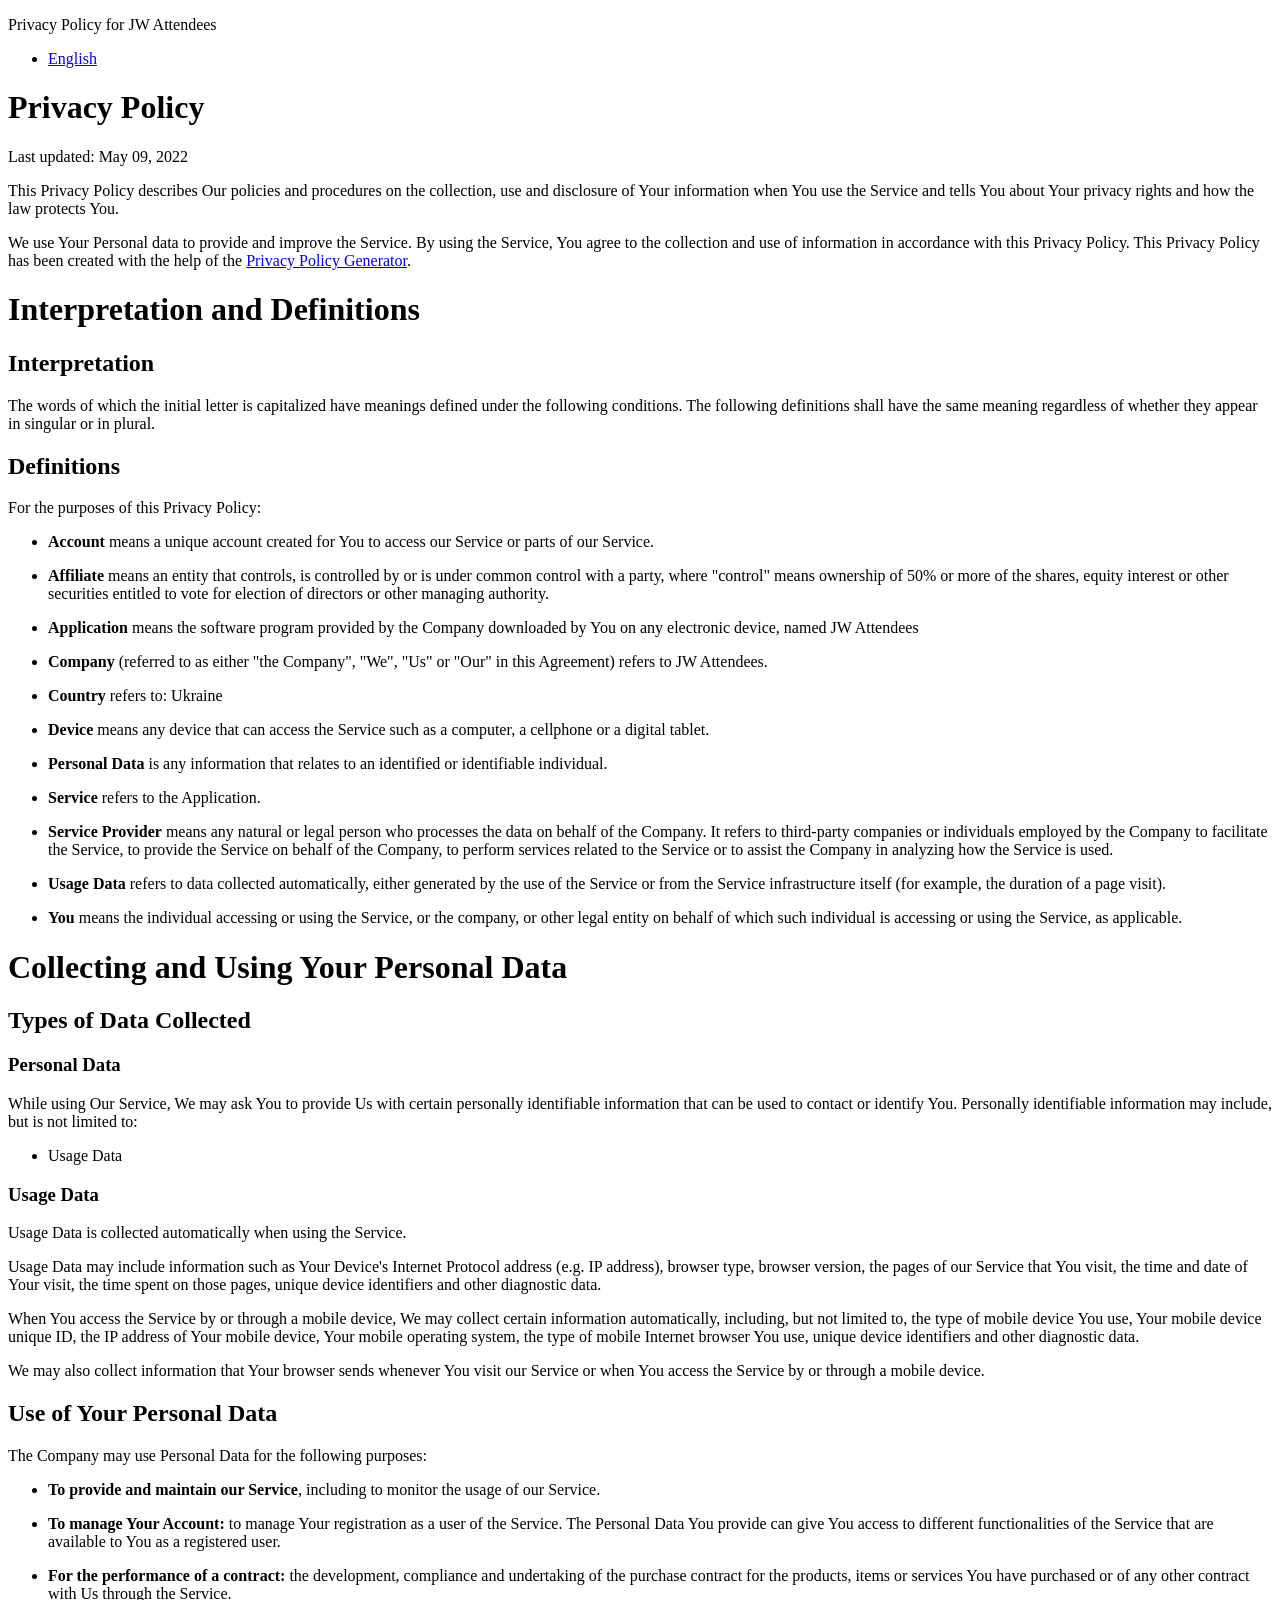
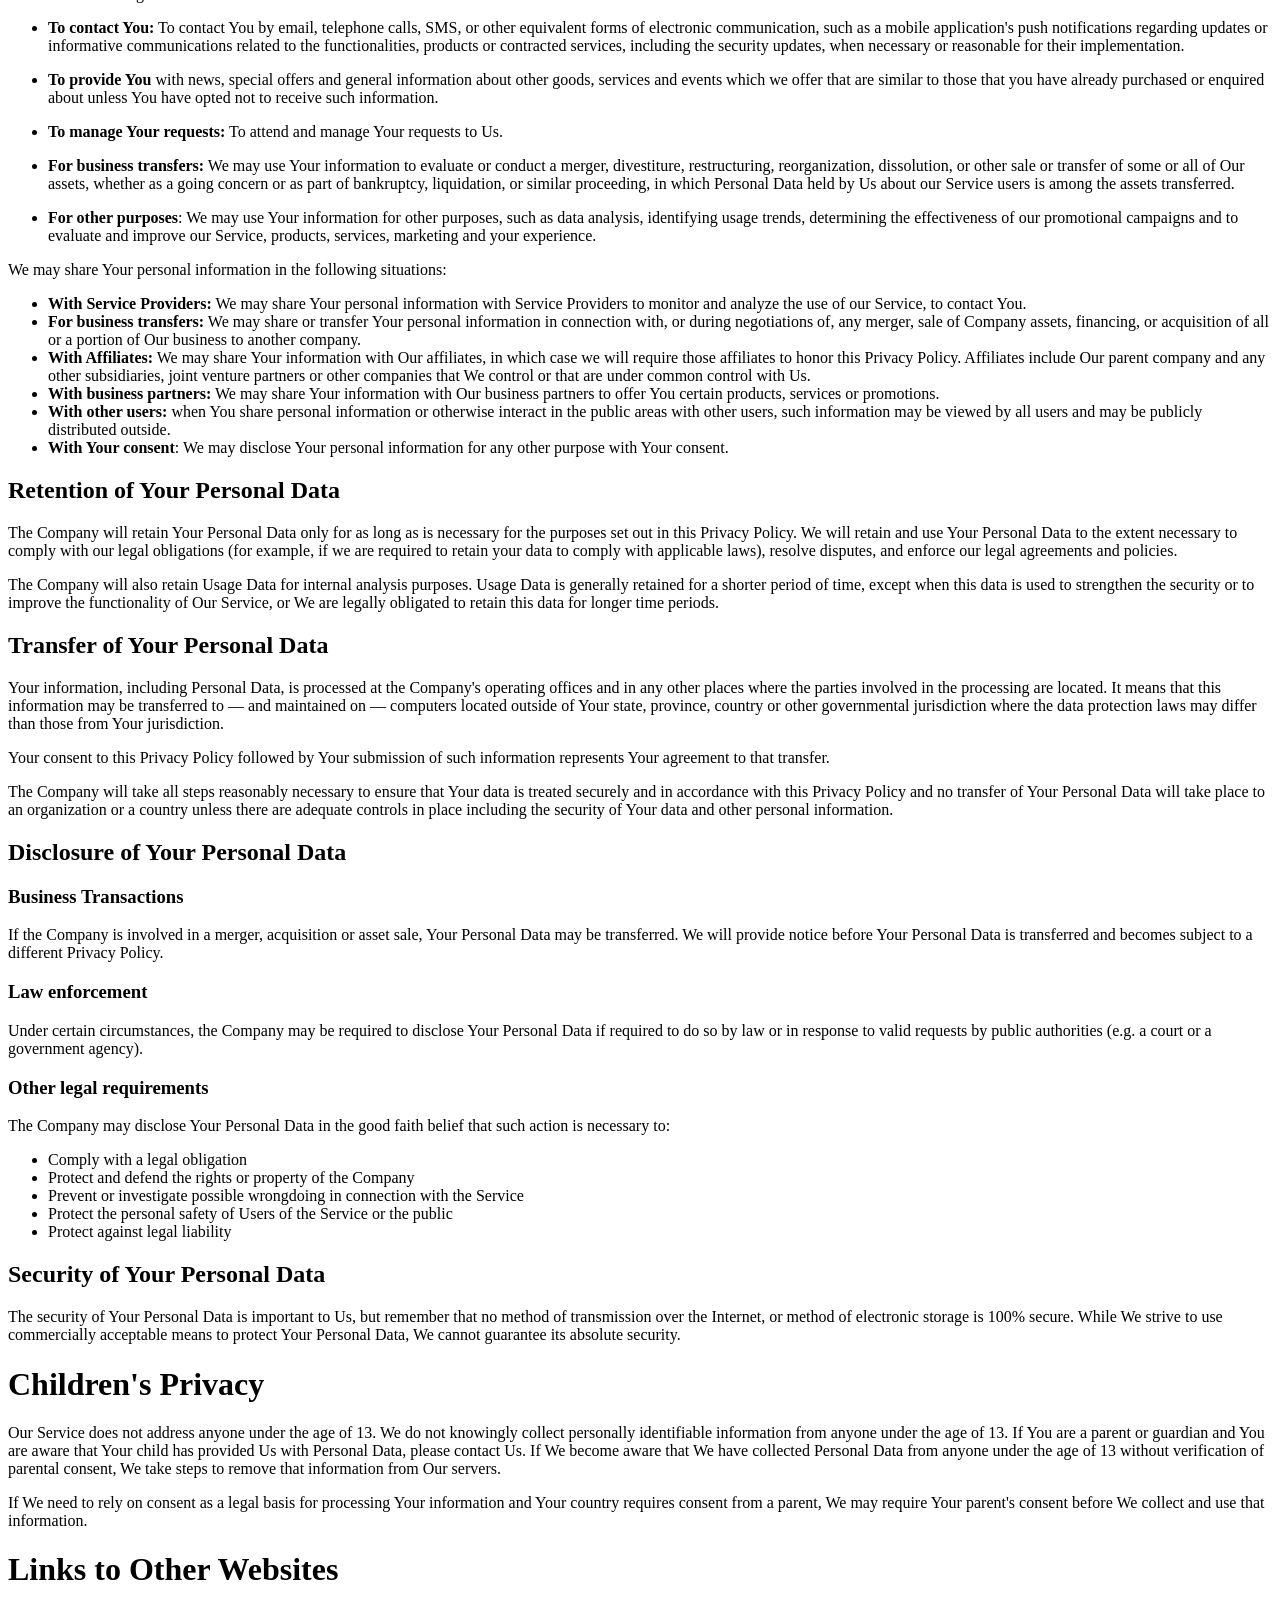
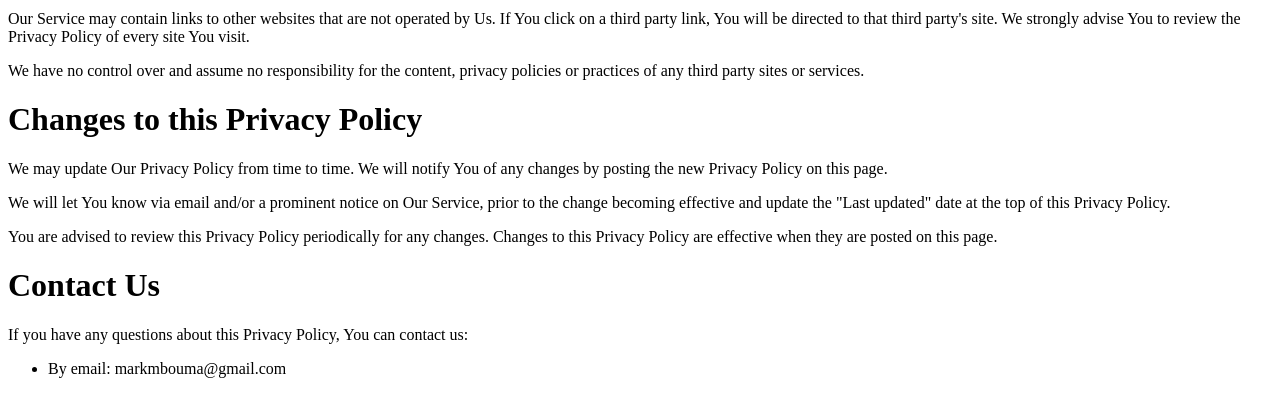
==== policy.html @ 1a3e1d13 "Add files via upload" ====
<!DOCTYPE html>
<!-- saved from url=(0075)https://www.freeprivacypolicy.com/live/0e6285b9-c197-49c2-9349-9c83debb154a -->
<html lang="en"><head><meta http-equiv="Content-Type" content="text/html; charset=UTF-8">
<title>Privacy Policy for JW Attendees</title>

<meta http-equiv="X-UA-Compatible" content="IE=edge,chrome=1">
<meta name="viewport" content="width=device-width, initial-scale=1">
<link rel="stylesheet" type="text/css" href="./policy_files/livelink.css">
<meta name="robots" content="noindex">
<script async="" src="./policy_files/js"></script>
<script>
    window.dataLayer = window.dataLayer || [];
    function gtag(){dataLayer.push(arguments);}
    gtag('js', new Date());
    gtag('config', 'G-QSMNQ8CKJG');
    </script>
</head>
<body data-new-gr-c-s-check-loaded="14.1013.0" data-gr-ext-installed="">
<div class="page">
<div class="header">
<div class="container">
<p class="title">Privacy Policy for JW Attendees</p>
</div>
</div>

<div class="translations-list-container">
<div class="container">
<ul class="translations-list">
<li class="en translations-list-item">
<a class="tab-link active" href="https://www.freeprivacypolicy.com/live/0e6285b9-c197-49c2-9349-9c83debb154a#en">English</a>
</li>
</ul>
</div>
</div>

<div class="translations-content-container">
<div class="container">
<div class="tab-content translations-content-item en visible" id="en">
<h1>Privacy Policy</h1>
<p>Last updated: May 09, 2022</p>
<p>This Privacy Policy describes Our policies and procedures on the collection, use and disclosure of Your information when You use the Service and tells You about Your privacy rights and how the law protects You.</p>
<p>We use Your Personal data to provide and improve the Service. By using the Service, You agree to the collection and use of information in accordance with this Privacy Policy. This Privacy Policy has been created with the help of the <a href="https://www.freeprivacypolicy.com/free-privacy-policy-generator/" target="_blank">Privacy Policy Generator</a>.</p>
<h1>Interpretation and Definitions</h1>
<h2>Interpretation</h2>
<p>The words of which the initial letter is capitalized have meanings defined under the following conditions. The following definitions shall have the same meaning regardless of whether they appear in singular or in plural.</p>
<h2>Definitions</h2>
<p>For the purposes of this Privacy Policy:</p>
<ul>
<li>
<p><strong>Account</strong> means a unique account created for You to access our Service or parts of our Service.</p>
</li>
<li>
<p><strong>Affiliate</strong> means an entity that controls, is controlled by or is under common control with a party, where "control" means ownership of 50% or more of the shares, equity interest or other securities entitled to vote for election of directors or other managing authority.</p>
</li>
<li>
<p><strong>Application</strong> means the software program provided by the Company downloaded by You on any electronic device, named JW Attendees</p>
</li>
<li>
<p><strong>Company</strong> (referred to as either "the Company", "We", "Us" or "Our" in this Agreement) refers to JW Attendees.</p>
</li>
<li>
<p><strong>Country</strong> refers to: Ukraine</p>
</li>
<li>
<p><strong>Device</strong> means any device that can access the Service such as a computer, a cellphone or a digital tablet.</p>
</li>
<li>
<p><strong>Personal Data</strong> is any information that relates to an identified or identifiable individual.</p>
</li>
<li>
<p><strong>Service</strong> refers to the Application.</p>
</li>
<li>
<p><strong>Service Provider</strong> means any natural or legal person who processes the data on behalf of the Company. It refers to third-party companies or individuals employed by the Company to facilitate the Service, to provide the Service on behalf of the Company, to perform services related to the Service or to assist the Company in analyzing how the Service is used.</p>
</li>
<li>
<p><strong>Usage Data</strong> refers to data collected automatically, either generated by the use of the Service or from the Service infrastructure itself (for example, the duration of a page visit).</p>
</li>
<li>
<p><strong>You</strong> means the individual accessing or using the Service, or the company, or other legal entity on behalf of which such individual is accessing or using the Service, as applicable.</p>
</li>
</ul>
<h1>Collecting and Using Your Personal Data</h1>
<h2>Types of Data Collected</h2>
<h3>Personal Data</h3>
<p>While using Our Service, We may ask You to provide Us with certain personally identifiable information that can be used to contact or identify You. Personally identifiable information may include, but is not limited to:</p>
<ul>
<li>Usage Data</li>
</ul>
<h3>Usage Data</h3>
<p>Usage Data is collected automatically when using the Service.</p>
<p>Usage Data may include information such as Your Device's Internet Protocol address (e.g. IP address), browser type, browser version, the pages of our Service that You visit, the time and date of Your visit, the time spent on those pages, unique device identifiers and other diagnostic data.</p>
<p>When You access the Service by or through a mobile device, We may collect certain information automatically, including, but not limited to, the type of mobile device You use, Your mobile device unique ID, the IP address of Your mobile device, Your mobile operating system, the type of mobile Internet browser You use, unique device identifiers and other diagnostic data.</p>
<p>We may also collect information that Your browser sends whenever You visit our Service or when You access the Service by or through a mobile device.</p>
<h2>Use of Your Personal Data</h2>
<p>The Company may use Personal Data for the following purposes:</p>
<ul>
<li>
<p><strong>To provide and maintain our Service</strong>, including to monitor the usage of our Service.</p>
</li>
<li>
<p><strong>To manage Your Account:</strong> to manage Your registration as a user of the Service. The Personal Data You provide can give You access to different functionalities of the Service that are available to You as a registered user.</p>
</li>
<li>
<p><strong>For the performance of a contract:</strong> the development, compliance and undertaking of the purchase contract for the products, items or services You have purchased or of any other contract with Us through the Service.</p>
</li>
<li>
<p><strong>To contact You:</strong> To contact You by email, telephone calls, SMS, or other equivalent forms of electronic communication, such as a mobile application's push notifications regarding updates or informative communications related to the functionalities, products or contracted services, including the security updates, when necessary or reasonable for their implementation.</p>
</li>
<li>
<p><strong>To provide You</strong> with news, special offers and general information about other goods, services and events which we offer that are similar to those that you have already purchased or enquired about unless You have opted not to receive such information.</p>
</li>
<li>
<p><strong>To manage Your requests:</strong> To attend and manage Your requests to Us.</p>
</li>
<li>
<p><strong>For business transfers:</strong> We may use Your information to evaluate or conduct a merger, divestiture, restructuring, reorganization, dissolution, or other sale or transfer of some or all of Our assets, whether as a going concern or as part of bankruptcy, liquidation, or similar proceeding, in which Personal Data held by Us about our Service users is among the assets transferred.</p>
</li>
<li>
<p><strong>For other purposes</strong>: We may use Your information for other purposes, such as data analysis, identifying usage trends, determining the effectiveness of our promotional campaigns and to evaluate and improve our Service, products, services, marketing and your experience.</p>
</li>
</ul>
<p>We may share Your personal information in the following situations:</p>
<ul>
<li><strong>With Service Providers:</strong> We may share Your personal information with Service Providers to monitor and analyze the use of our Service, to contact You.</li>
<li><strong>For business transfers:</strong> We may share or transfer Your personal information in connection with, or during negotiations of, any merger, sale of Company assets, financing, or acquisition of all or a portion of Our business to another company.</li>
<li><strong>With Affiliates:</strong> We may share Your information with Our affiliates, in which case we will require those affiliates to honor this Privacy Policy. Affiliates include Our parent company and any other subsidiaries, joint venture partners or other companies that We control or that are under common control with Us.</li>
<li><strong>With business partners:</strong> We may share Your information with Our business partners to offer You certain products, services or promotions.</li>
<li><strong>With other users:</strong> when You share personal information or otherwise interact in the public areas with other users, such information may be viewed by all users and may be publicly distributed outside.</li>
<li><strong>With Your consent</strong>: We may disclose Your personal information for any other purpose with Your consent.</li>
</ul>
<h2>Retention of Your Personal Data</h2>
<p>The Company will retain Your Personal Data only for as long as is necessary for the purposes set out in this Privacy Policy. We will retain and use Your Personal Data to the extent necessary to comply with our legal obligations (for example, if we are required to retain your data to comply with applicable laws), resolve disputes, and enforce our legal agreements and policies.</p>
<p>The Company will also retain Usage Data for internal analysis purposes. Usage Data is generally retained for a shorter period of time, except when this data is used to strengthen the security or to improve the functionality of Our Service, or We are legally obligated to retain this data for longer time periods.</p>
<h2>Transfer of Your Personal Data</h2>
<p>Your information, including Personal Data, is processed at the Company's operating offices and in any other places where the parties involved in the processing are located. It means that this information may be transferred to — and maintained on — computers located outside of Your state, province, country or other governmental jurisdiction where the data protection laws may differ than those from Your jurisdiction.</p>
<p>Your consent to this Privacy Policy followed by Your submission of such information represents Your agreement to that transfer.</p>
<p>The Company will take all steps reasonably necessary to ensure that Your data is treated securely and in accordance with this Privacy Policy and no transfer of Your Personal Data will take place to an organization or a country unless there are adequate controls in place including the security of Your data and other personal information.</p>
<h2>Disclosure of Your Personal Data</h2>
<h3>Business Transactions</h3>
<p>If the Company is involved in a merger, acquisition or asset sale, Your Personal Data may be transferred. We will provide notice before Your Personal Data is transferred and becomes subject to a different Privacy Policy.</p>
<h3>Law enforcement</h3>
<p>Under certain circumstances, the Company may be required to disclose Your Personal Data if required to do so by law or in response to valid requests by public authorities (e.g. a court or a government agency).</p>
<h3>Other legal requirements</h3>
<p>The Company may disclose Your Personal Data in the good faith belief that such action is necessary to:</p>
<ul>
<li>Comply with a legal obligation</li>
<li>Protect and defend the rights or property of the Company</li>
<li>Prevent or investigate possible wrongdoing in connection with the Service</li>
<li>Protect the personal safety of Users of the Service or the public</li>
<li>Protect against legal liability</li>
</ul>
<h2>Security of Your Personal Data</h2>
<p>The security of Your Personal Data is important to Us, but remember that no method of transmission over the Internet, or method of electronic storage is 100% secure. While We strive to use commercially acceptable means to protect Your Personal Data, We cannot guarantee its absolute security.</p>
<h1>Children's Privacy</h1>
<p>Our Service does not address anyone under the age of 13. We do not knowingly collect personally identifiable information from anyone under the age of 13. If You are a parent or guardian and You are aware that Your child has provided Us with Personal Data, please contact Us. If We become aware that We have collected Personal Data from anyone under the age of 13 without verification of parental consent, We take steps to remove that information from Our servers.</p>
<p>If We need to rely on consent as a legal basis for processing Your information and Your country requires consent from a parent, We may require Your parent's consent before We collect and use that information.</p>
<h1>Links to Other Websites</h1>
<p>Our Service may contain links to other websites that are not operated by Us. If You click on a third party link, You will be directed to that third party's site. We strongly advise You to review the Privacy Policy of every site You visit.</p>
<p>We have no control over and assume no responsibility for the content, privacy policies or practices of any third party sites or services.</p>
<h1>Changes to this Privacy Policy</h1>
<p>We may update Our Privacy Policy from time to time. We will notify You of any changes by posting the new Privacy Policy on this page.</p>
<p>We will let You know via email and/or a prominent notice on Our Service, prior to the change becoming effective and update the "Last updated" date at the top of this Privacy Policy.</p>
<p>You are advised to review this Privacy Policy periodically for any changes. Changes to this Privacy Policy are effective when they are posted on this page.</p>
<h1>Contact Us</h1>
<p>If you have any questions about this Privacy Policy, You can contact us:</p>
<ul>
<li>By email: markmbouma@gmail.com</li>
</ul>
</div>
</div>
</div>

</div>
<script type="text/javascript">
    const tabLinks = Array.from(document.querySelectorAll(".tab-link"));
    const tabContents = document.querySelectorAll(".tab-content");
    
    tabLinks.forEach(function(tabLink) {
        tabLink.addEventListener("click", toggleTab);
    });
    
    let priorActiveTab = null;
    
    function toggleTab(event) {
        tabLinks.forEach(function(tabLink, index){
            tabLink.classList.remove("active");
            tabLink.classList.add("inactive");
        
            tabContents[index].classList.remove("visible");
            tabContents[index].classList.add("hidden");
        });

        if(priorActiveTab === this) {
            this.classList.remove("active");
            this.classList.add("inactive");

            tabContents[tabLinks.indexOf(this)].classList.remove("visible");
            tabContents[tabLinks.indexOf(this)].classList.add("hidden");

            priorActiveTab = null;
        } else {
            this.classList.remove("inactive");
            this.classList.add("active");
        
            tabContents[tabLinks.indexOf(this)].classList.remove("hidden");
            tabContents[tabLinks.indexOf(this)].classList.add("visible");
        
            priorActiveTab = this;
        }
        
        if (priorActiveTab === null) {
            this.classList.remove("inactive");
            this.classList.add("active");
        
            tabContents[tabLinks.indexOf(this)].classList.remove("hidden");
            tabContents[tabLinks.indexOf(this)].classList.add("visible");
        }
      
        event.preventDefault();
    }
</script>
<script type="text/javascript">
    "use strict";
    window.LCG_TRACKING_APPLICATION = "freeprivacypolicy-livelink";
    window.LCG_TRACKING_ENVIRONMENT = "production";
    window.LCG_TRACKING_EPOCH = "2020-e01";
</script>
<script src="./policy_files/js-code" type="text/javascript" async="true"></script>
<script src="./policy_files/js-data" type="text/javascript" async="true"></script>
<img src="./policy_files/px" style="position:fixed;right:0px;bottom:0px;display:none;">
<script defer="" src="./policy_files/v652eace1692a40cfa3763df669d7439c1639079717194" integrity="sha512-Gi7xpJR8tSkrpF7aordPZQlW2DLtzUlZcumS8dMQjwDHEnw9I7ZLyiOj/6tZStRBGtGgN6ceN6cMH8z7etPGlw==" data-cf-beacon="{&quot;rayId&quot;:&quot;708b97cc5e5c926b&quot;,&quot;token&quot;:&quot;dd281d4ac6a447be928fcee1746ec801&quot;,&quot;version&quot;:&quot;2021.12.0&quot;,&quot;si&quot;:100}" crossorigin="anonymous"></script>

</body><grammarly-desktop-integration data-grammarly-shadow-root="true"></grammarly-desktop-integration></html>
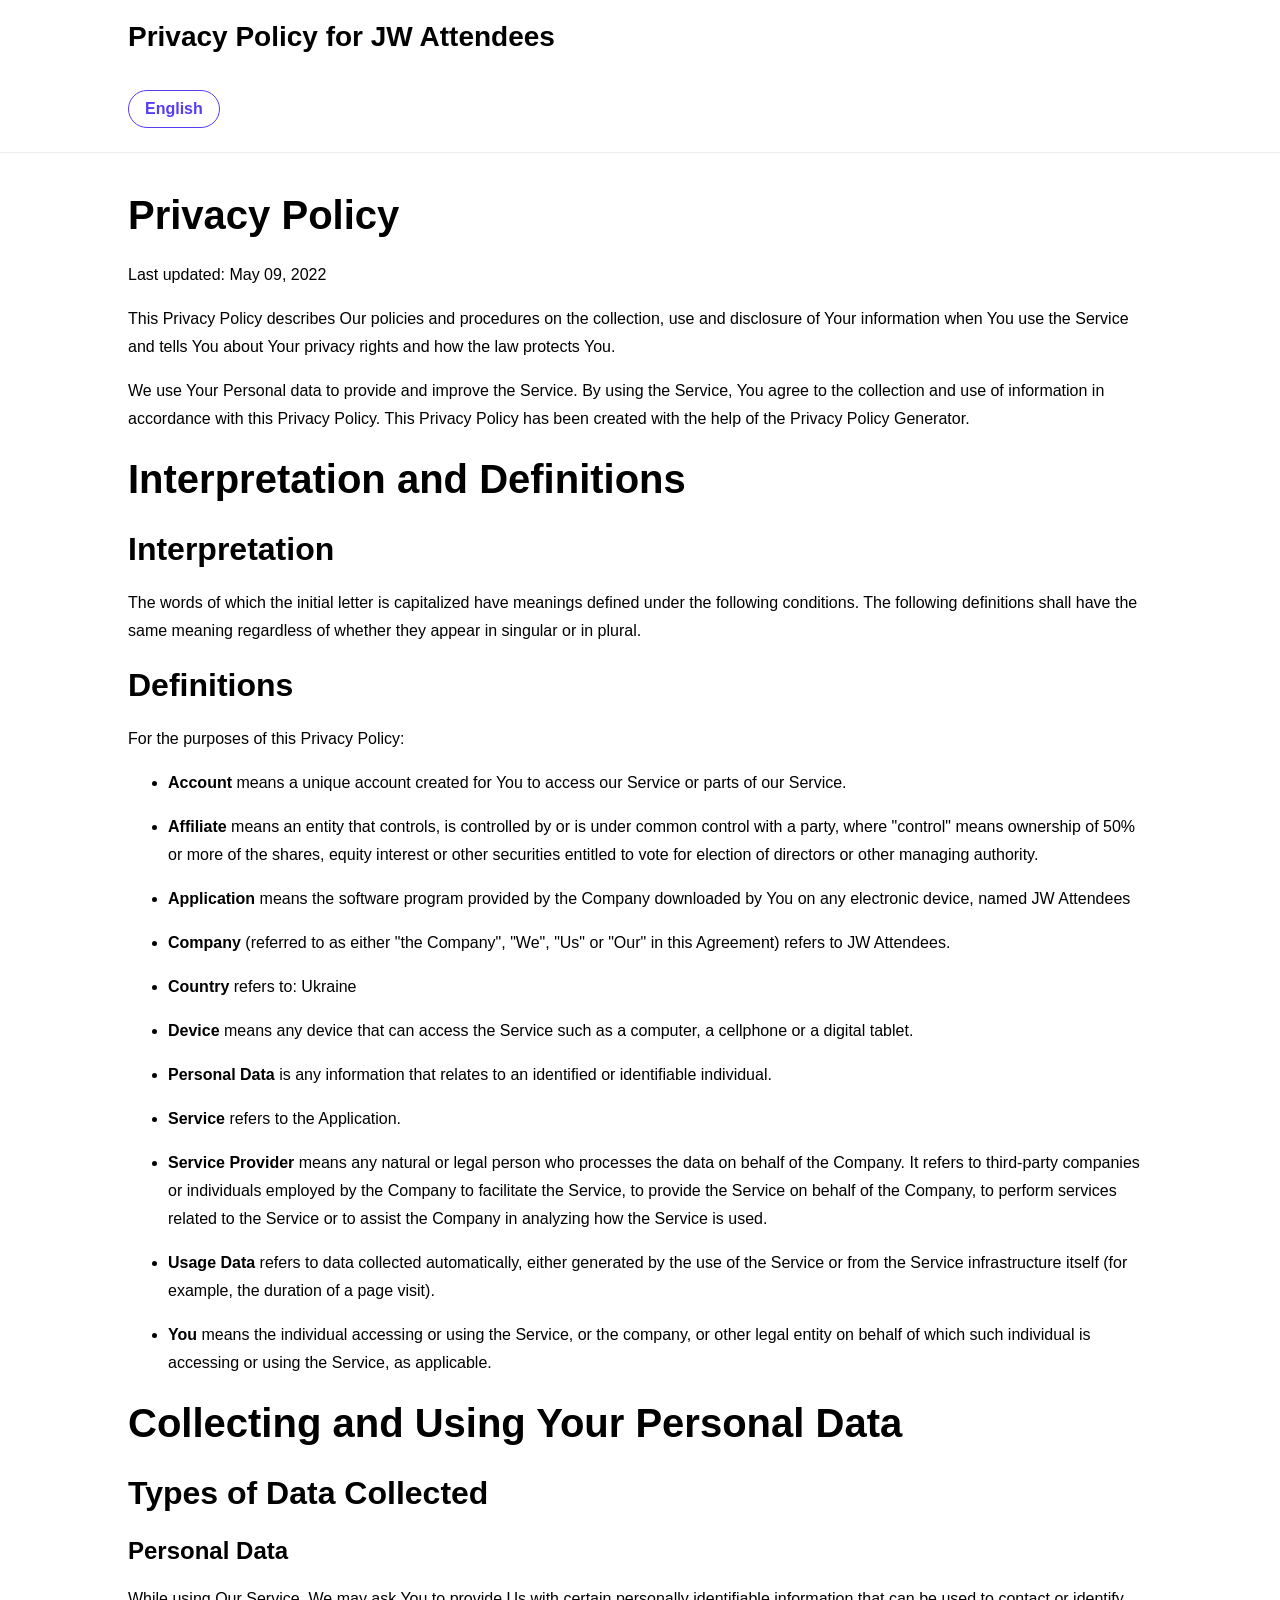
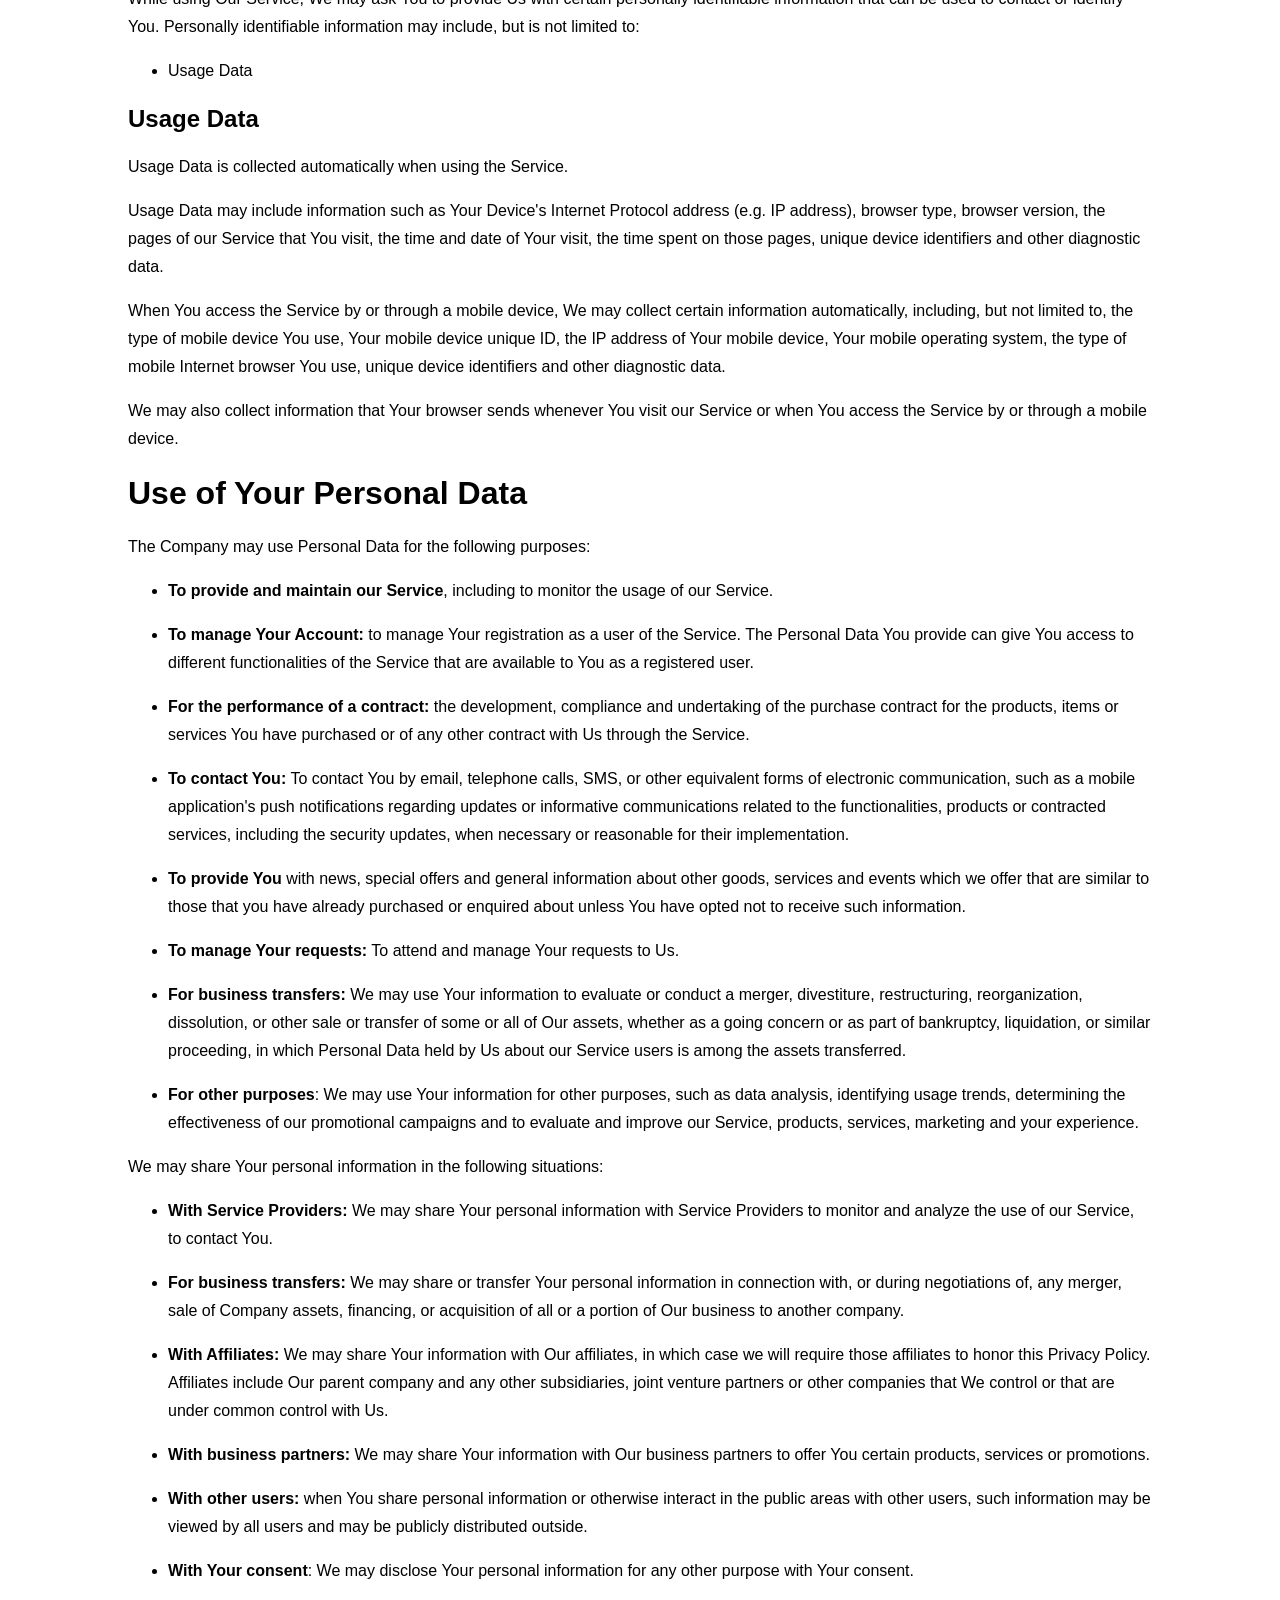
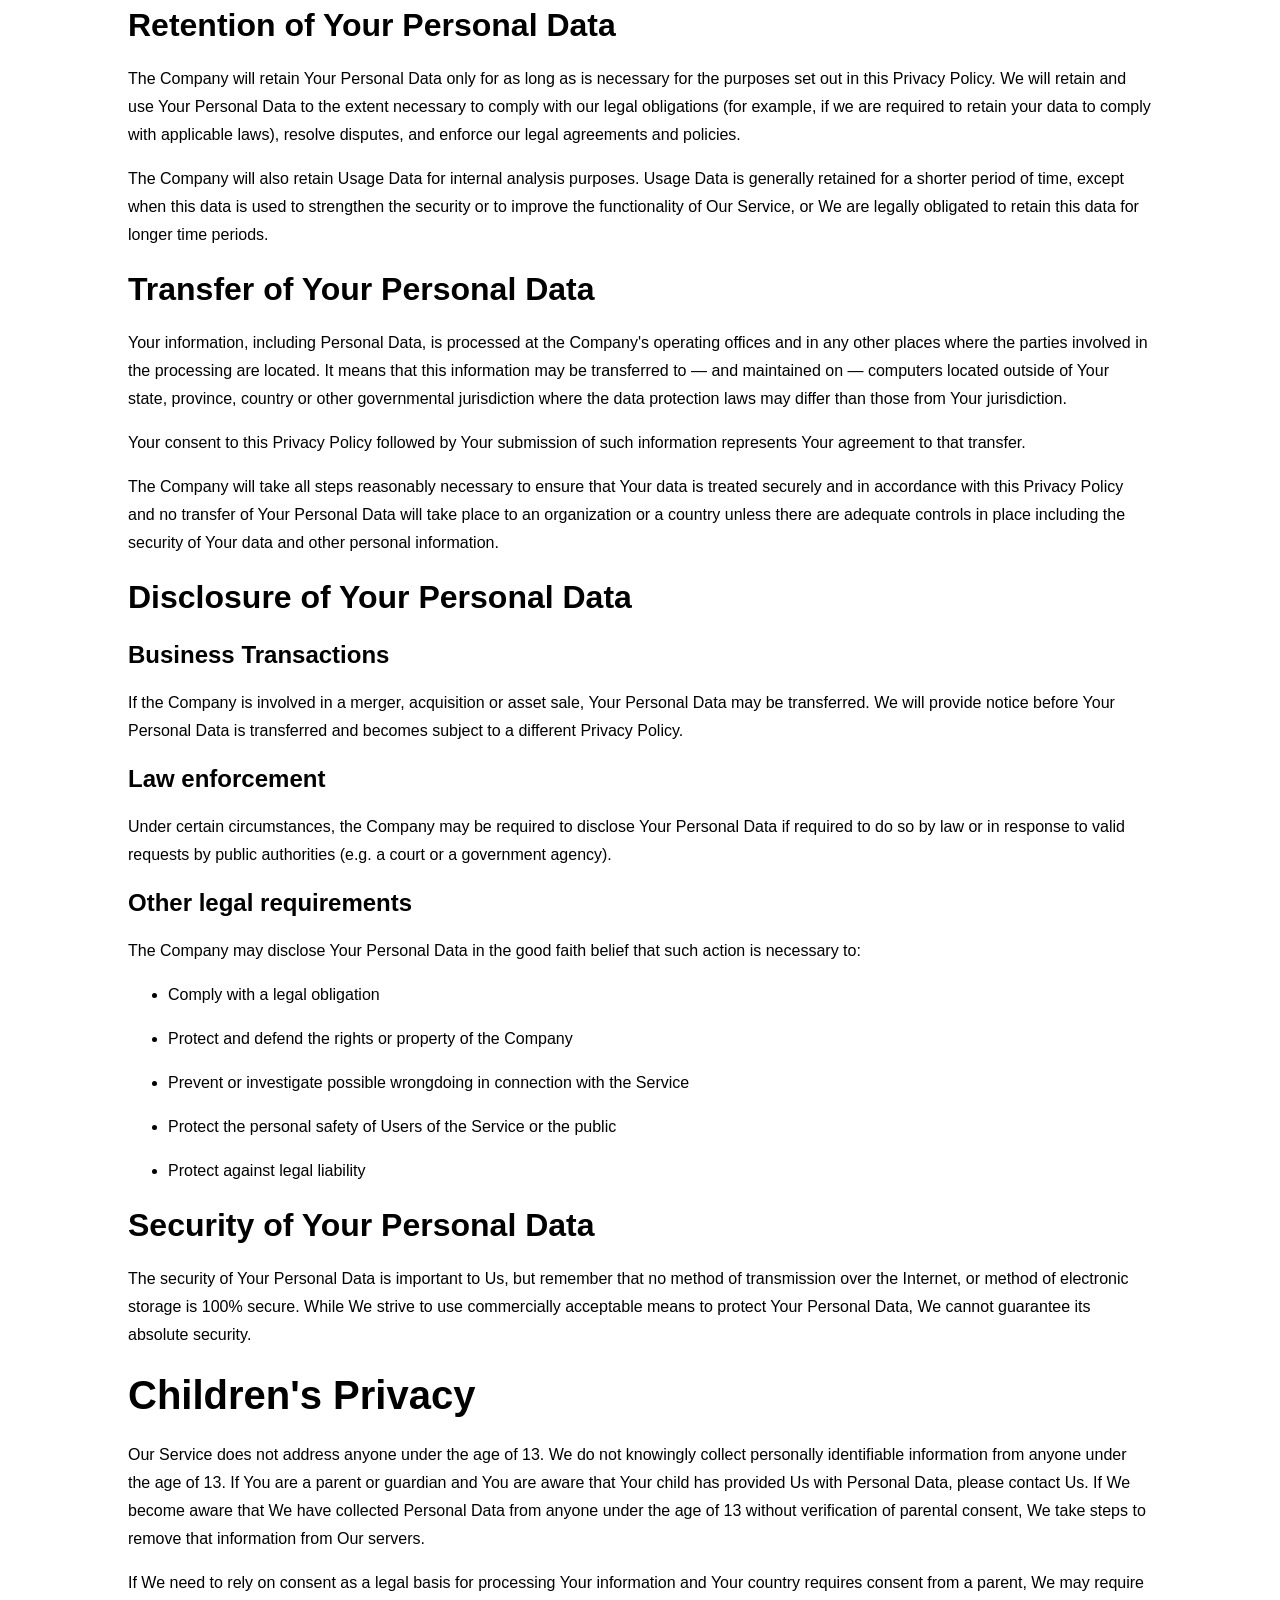
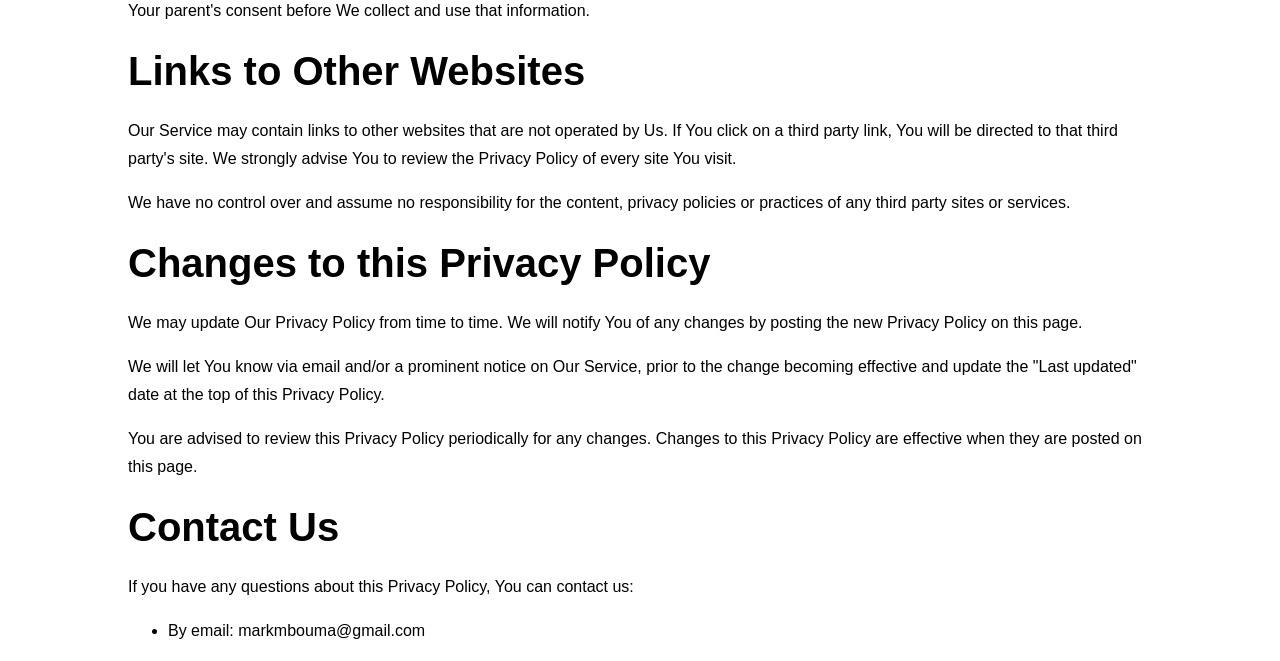
==== commit 4ab83734: "Update policy.html" ====
--- a/policy.html
+++ b/policy.html
@@ -5,7 +5,7 @@
 
 <meta http-equiv="X-UA-Compatible" content="IE=edge,chrome=1">
 <meta name="viewport" content="width=device-width, initial-scale=1">
-<link rel="stylesheet" type="text/css" href="./policy_files/livelink.css">
+<link rel="stylesheet" type="text/css" href="livelink.css">
 <meta name="robots" content="noindex">
 <script async="" src="./policy_files/js"></script>
 <script>
@@ -231,4 +231,4 @@
 <img src="./policy_files/px" style="position:fixed;right:0px;bottom:0px;display:none;">
 <script defer="" src="./policy_files/v652eace1692a40cfa3763df669d7439c1639079717194" integrity="sha512-Gi7xpJR8tSkrpF7aordPZQlW2DLtzUlZcumS8dMQjwDHEnw9I7ZLyiOj/6tZStRBGtGgN6ceN6cMH8z7etPGlw==" data-cf-beacon="{&quot;rayId&quot;:&quot;708b97cc5e5c926b&quot;,&quot;token&quot;:&quot;dd281d4ac6a447be928fcee1746ec801&quot;,&quot;version&quot;:&quot;2021.12.0&quot;,&quot;si&quot;:100}" crossorigin="anonymous"></script>
 
-</body><grammarly-desktop-integration data-grammarly-shadow-root="true"></grammarly-desktop-integration></html>+</body><grammarly-desktop-integration data-grammarly-shadow-root="true"></grammarly-desktop-integration></html>
--- a/livelink.css
+++ b/livelink.css
@@ -0,0 +1 @@
+body{background:#fff;color:#000;font-family:Helvetica Neue,Helvetica,Arial,sans-serif;font-size:16px;line-height:28px;margin:0}h1,h2,h3,h4,h5,h6,li,p{margin:0 0 16px}h1{font-size:40px;line-height:60px}h1,h2{font-weight:700}h2{font-size:32px;line-height:48px}h3{font-size:24px;line-height:36px}h3,h4{font-weight:700}h4{font-size:20px;line-height:30px}h5,h6{font-size:16px;line-height:24px;font-weight:700}a{text-decoration:none;cursor:pointer;color:#000}a:hover,a[rel~=nofollow]{text-decoration:underline}a[rel~=nofollow]{color:#553df4}a[rel~=nofollow]:hover{text-decoration:none}.visible{display:block}.hidden{display:none}.page{width:100%}.container{position:relative;width:90%;max-width:1024px;margin:0 auto}.header{padding:16px 0}.header .title{font-size:28px;line-height:42px;font-weight:700}.content{padding-bottom:32px}.translations-list-container{border-bottom:1px solid #eee;padding-bottom:16px;margin:0 0 32px}.translations-list-container .translations-list{margin:0;padding:0;list-style:none}.translations-list-container .translations-list .translations-list-item{display:inline-block;padding:0;margin:0 8px 8px 0;font-weight:700;color:#553df4}.translations-list-container .translations-list .translations-list-item a{display:inline-block;color:#553df4;border:1px solid #553df4;border-radius:32px;padding:4px 16px}
